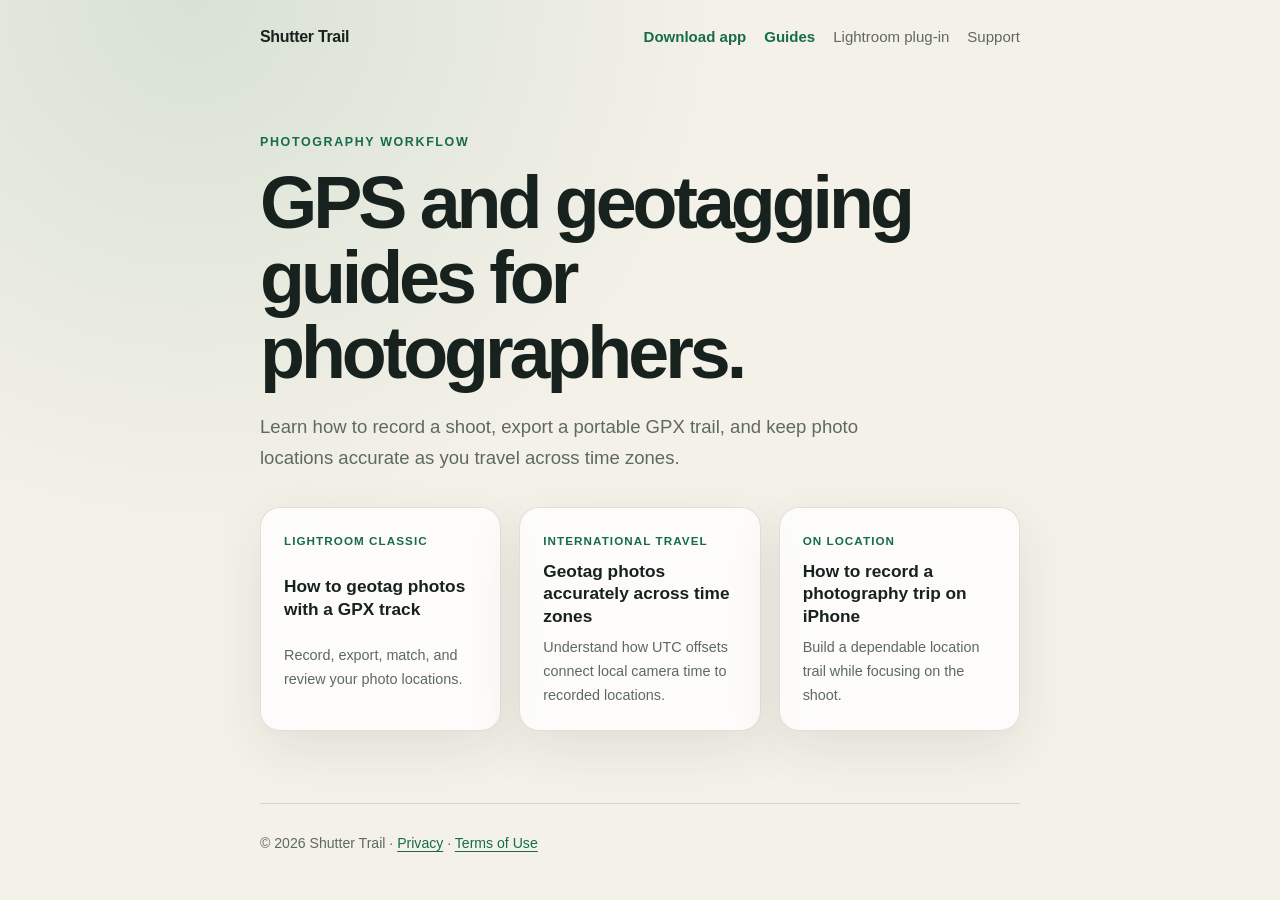
==== guides/index.html @ 36f83321 "Focus the site on travel-ready photo tracking - Reframe the product around accurate geotagging acros" ====
<!doctype html>
<html lang="en">
<head>
  <meta charset="utf-8">
  <meta name="viewport" content="width=device-width, initial-scale=1">
  <meta name="description" content="Practical guides for recording photography locations, exporting GPX tracks, and geotagging photos in Lightroom Classic.">
  <meta name="robots" content="index, follow">
  <meta property="og:type" content="website">
  <meta property="og:title" content="Photography Geotagging Guides · Shutter Trail">
  <meta property="og:description" content="Practical guides for recording shoots, exporting GPX tracks, and geotagging photos in Lightroom Classic.">
  <meta property="og:url" content="https://infiz.github.io/shuttertrail-pages/guides/">
  <meta property="og:image" content="https://infiz.github.io/shuttertrail-pages/images/og-shutter-trail.jpg">
  <meta name="twitter:card" content="summary_large_image">
  <title>Photography Geotagging Guides · Shutter Trail</title>
  <link rel="canonical" href="https://infiz.github.io/shuttertrail-pages/guides/">
  <link rel="stylesheet" href="../styles.css">
  <script async src="https://www.googletagmanager.com/gtag/js?id=G-92F6QVJRV9"></script>
  <script>
    window.dataLayer = window.dataLayer || [];
    function gtag(){dataLayer.push(arguments);}
    gtag('js', new Date());
    gtag('config', 'G-92F6QVJRV9');
  </script>
</head>
<body>
  <div class="shell">
    <header>
      <a class="brand" href="../">Shutter Trail</a>
      <nav aria-label="Primary">
        <a class="nav-download" href="https://apps.apple.com/us/app/shutter-trail/id6792596736">Download app</a>
        <a href="./" aria-current="page">Guides</a>
        <a href="../lightroom-gpx-sync/">Lightroom plug-in</a>
        <a href="../support/">Support</a>
      </nav>
    </header>
    <main>
      <div class="article-header">
        <p class="eyebrow">Photography workflow</p>
        <h1>GPS and geotagging guides for photographers.</h1>
        <p class="lede">Learn how to record a shoot, export a portable GPX trail, and keep photo locations accurate as you travel across time zones.</p>
      </div>
      <div class="guide-grid">
        <a class="guide-card" href="geotag-photos-lightroom-gpx/">
          <span class="guide-label">Lightroom Classic</span>
          <strong>How to geotag photos with a GPX track</strong>
          <span>Record, export, match, and review your photo locations.</span>
        </a>
        <a class="guide-card" href="international-travel-time-zones/">
          <span class="guide-label">International travel</span>
          <strong>Geotag photos accurately across time zones</strong>
          <span>Understand how UTC offsets connect local camera time to recorded locations.</span>
        </a>
        <a class="guide-card" href="record-photography-trip/">
          <span class="guide-label">On location</span>
          <strong>How to record a photography trip on iPhone</strong>
          <span>Build a dependable location trail while focusing on the shoot.</span>
        </a>
      </div>
    </main>
    <footer>© 2026 Shutter Trail · <a href="../privacy/">Privacy</a> · <a href="../terms/">Terms of Use</a></footer>
  </div>
</body>
</html>
---- styles.css ----
:root {
  color-scheme: light dark;
  --bg: #f4f1e8;
  --surface: rgba(255, 255, 255, 0.76);
  --text: #17211d;
  --muted: #5d6963;
  --accent: #176b4d;
  --border: rgba(23, 33, 29, 0.13);
  --shadow: 0 18px 55px rgba(37, 45, 40, 0.09);
}

* { box-sizing: border-box; }

html { font-family: Inter, ui-sans-serif, -apple-system, BlinkMacSystemFont, "Segoe UI", sans-serif; }

body {
  margin: 0;
  min-height: 100vh;
  color: var(--text);
  background:
    radial-gradient(circle at 15% 0%, rgba(70, 145, 108, 0.16), transparent 34rem),
    var(--bg);
  line-height: 1.65;
}

a { color: var(--accent); text-underline-offset: 0.18em; }
a:hover { text-decoration-thickness: 2px; }

.shell { width: min(760px, calc(100% - 32px)); margin: 0 auto; }
.home-shell { width: min(1080px, calc(100% - 32px)); }

header {
  display: flex;
  align-items: center;
  justify-content: space-between;
  gap: 24px;
  padding: 24px 0;
}

.brand { color: var(--text); font-weight: 750; text-decoration: none; letter-spacing: -0.02em; }
nav { display: flex; flex-wrap: wrap; gap: 8px 18px; font-size: 0.94rem; }
nav a { color: var(--muted); text-decoration: none; }
nav a[aria-current="page"] { color: var(--accent); font-weight: 650; }
nav .nav-download { color: var(--accent); font-weight: 700; }

main { padding: 58px 0 72px; }

.eyebrow {
  margin: 0 0 12px;
  color: var(--accent);
  font-size: 0.78rem;
  font-weight: 750;
  letter-spacing: 0.13em;
  text-transform: uppercase;
}

h1 { margin: 0; max-width: 680px; font-size: clamp(2.4rem, 8vw, 4.6rem); line-height: 1.02; letter-spacing: -0.055em; }
h2 { margin: 2.25rem 0 0.55rem; font-size: 1.25rem; letter-spacing: -0.025em; }
h3 { margin: 0; font-size: 1.05rem; letter-spacing: -0.02em; }
p, li { color: var(--muted); }
.lede { max-width: 650px; margin: 22px 0 0; font-size: 1.16rem; }
.updated { margin-top: 14px; color: var(--muted); font-size: 0.9rem; }

.card {
  margin-top: 34px;
  padding: clamp(22px, 5vw, 38px);
  border: 1px solid var(--border);
  border-radius: 24px;
  background: var(--surface);
  box-shadow: var(--shadow);
  backdrop-filter: blur(12px);
}

.card > :first-child { margin-top: 0; }
.card > :last-child { margin-bottom: 0; }
ul { padding-left: 1.25rem; }
.actions { display: flex; flex-wrap: wrap; gap: 12px; margin-top: 28px; }
.button {
  display: inline-block;
  padding: 11px 17px;
  border-radius: 999px;
  background: var(--accent);
  color: white;
  font-weight: 680;
  text-decoration: none;
}
.button.secondary { border: 1px solid var(--border); background: transparent; color: var(--text); }
.share-button {
  border: 0;
  font: inherit;
  cursor: pointer;
}
.share-status { min-height: 1.5em; margin: 10px 0 0; font-size: 0.88rem; }
.hero-actions { align-items: center; margin-top: 30px; }
.app-store-button {
  display: grid;
  gap: 1px;
  min-width: 190px;
  padding: 11px 24px 12px;
  border-radius: 14px;
  background: #050706;
  color: white;
  line-height: 1;
  box-shadow: 0 12px 28px rgba(5, 7, 6, 0.2);
}
.app-store-button:hover { text-decoration: none; transform: translateY(-1px); }
.app-store-kicker { font-size: 0.72rem; font-weight: 560; letter-spacing: 0.01em; }
.app-store-name { font-size: 1.34rem; font-weight: 700; letter-spacing: -0.025em; }
.hero-secondary-link { padding: 12px 6px; font-weight: 650; }

.showcase, .plugin-callout, .benefits, .guide-preview, .social-card-section { margin-top: 96px; }
.section-title {
  max-width: 760px;
  margin: 0;
  font-size: clamp(2rem, 5vw, 3.6rem);
  line-height: 1.05;
  letter-spacing: -0.045em;
}
.section-lede { max-width: 680px; margin: 18px 0 0; font-size: 1.08rem; }

.benefit-grid, .guide-grid {
  display: grid;
  grid-template-columns: repeat(3, minmax(0, 1fr));
  gap: 18px;
  margin-top: 34px;
}

.benefit-card, .guide-card {
  padding: 23px;
  border: 1px solid var(--border);
  border-radius: 20px;
  background: var(--surface);
}

.benefit-card p { margin: 8px 0 0; font-size: 0.92rem; }
.guide-card {
  display: grid;
  gap: 9px;
  color: var(--text);
  text-decoration: none;
  box-shadow: var(--shadow);
}
.guide-card:hover { border-color: var(--accent); transform: translateY(-2px); }
.guide-card strong { font-size: 1.08rem; line-height: 1.3; }
.guide-card > span:last-child { color: var(--muted); font-size: 0.9rem; }
.guide-label {
  color: var(--accent);
  font-size: 0.73rem;
  font-weight: 750;
  letter-spacing: 0.09em;
  text-transform: uppercase;
}

.social-card-copy { max-width: 760px; }
.social-card-link {
  display: block;
  overflow: hidden;
  margin-top: 32px;
  border: 1px solid var(--border);
  border-radius: 24px;
  background: var(--surface);
  box-shadow: var(--shadow);
}
.social-card-link:hover { border-color: var(--accent); }
.social-card-link img { display: block; width: 100%; height: auto; }

.download-callout {
  display: flex;
  align-items: center;
  justify-content: space-between;
  gap: 32px;
  margin-top: 96px;
  padding: clamp(26px, 5vw, 46px);
  border-radius: 26px;
  background: var(--accent);
}
.download-callout .eyebrow, .download-callout h2, .download-callout p { color: white; }
.download-callout h2 { margin: 0; font-size: clamp(1.8rem, 4vw, 2.8rem); line-height: 1.05; }
.download-callout p:not(.eyebrow) { max-width: 590px; margin-bottom: 0; opacity: 0.86; }
.download-callout .app-store-button { flex: 0 0 auto; }

.article-header { max-width: 760px; }
.article-body { margin-top: 38px; }
.article-body h2 { margin-top: 2.6rem; font-size: 1.45rem; }
.article-body h3 { margin-top: 1.8rem; }
.article-body ol, .article-body ul { padding-left: 1.35rem; }
.article-body li + li { margin-top: 0.65rem; }
.article-body .tip {
  margin: 28px 0;
  padding: 18px 20px;
  border-left: 4px solid var(--accent);
  border-radius: 0 14px 14px 0;
  background: var(--surface);
}
.article-body .tip p { margin: 0; }
.article-cta { margin-top: 42px; }

.screenshot-grid {
  display: grid;
  grid-template-columns: repeat(3, minmax(0, 280px));
  justify-content: center;
  gap: 22px;
  margin-top: 42px;
}

.screenshot-card {
  overflow: hidden;
  margin: 0;
  border: 1px solid var(--border);
  border-radius: 22px;
  background: var(--surface);
  box-shadow: var(--shadow);
}

.screenshot-link { display: block; }

.screenshot-card img {
  display: block;
  width: 100%;
  height: auto;
  border-bottom: 1px solid var(--border);
  background: #e8eee9;
}

.screenshot-card figcaption { display: grid; gap: 3px; padding: 14px 15px 17px; }
.screenshot-card figcaption strong { font-size: 0.92rem; line-height: 1.3; }
.screenshot-card figcaption span { color: var(--muted); font-size: 0.78rem; line-height: 1.4; }

footer { padding: 28px 0 40px; border-top: 1px solid var(--border); color: var(--muted); font-size: 0.88rem; }

@media (max-width: 560px) {
  header { align-items: flex-start; flex-direction: column; gap: 12px; }
  main { padding-top: 38px; }
  .showcase { margin-top: 72px; }
  .plugin-callout { margin-top: 72px; }
  .benefits, .guide-preview, .social-card-section, .download-callout { margin-top: 72px; }
  .social-card-link { border-radius: 18px; }
  .benefit-grid, .guide-grid { grid-template-columns: 1fr; }
  .download-callout { align-items: flex-start; flex-direction: column; }
  .screenshot-grid { grid-template-columns: repeat(2, minmax(0, 1fr)); gap: 14px; }
  .screenshot-card { border-radius: 18px; }
  .screenshot-card figcaption { padding: 12px; }
  .screenshot-card figcaption span { display: none; }
}

@media (min-width: 561px) and (max-width: 820px) {
  .screenshot-grid { grid-template-columns: repeat(3, minmax(0, 200px)); }
}

@media (prefers-color-scheme: dark) {
  :root {
    --bg: #111814;
    --surface: rgba(28, 38, 33, 0.8);
    --text: #eef5f1;
    --muted: #b1beb7;
    --accent: #70d5aa;
    --border: rgba(238, 245, 241, 0.13);
    --shadow: 0 20px 60px rgba(0, 0, 0, 0.22);
  }
  .button { color: #0d251b; }
  .app-store-button { color: white; }
}
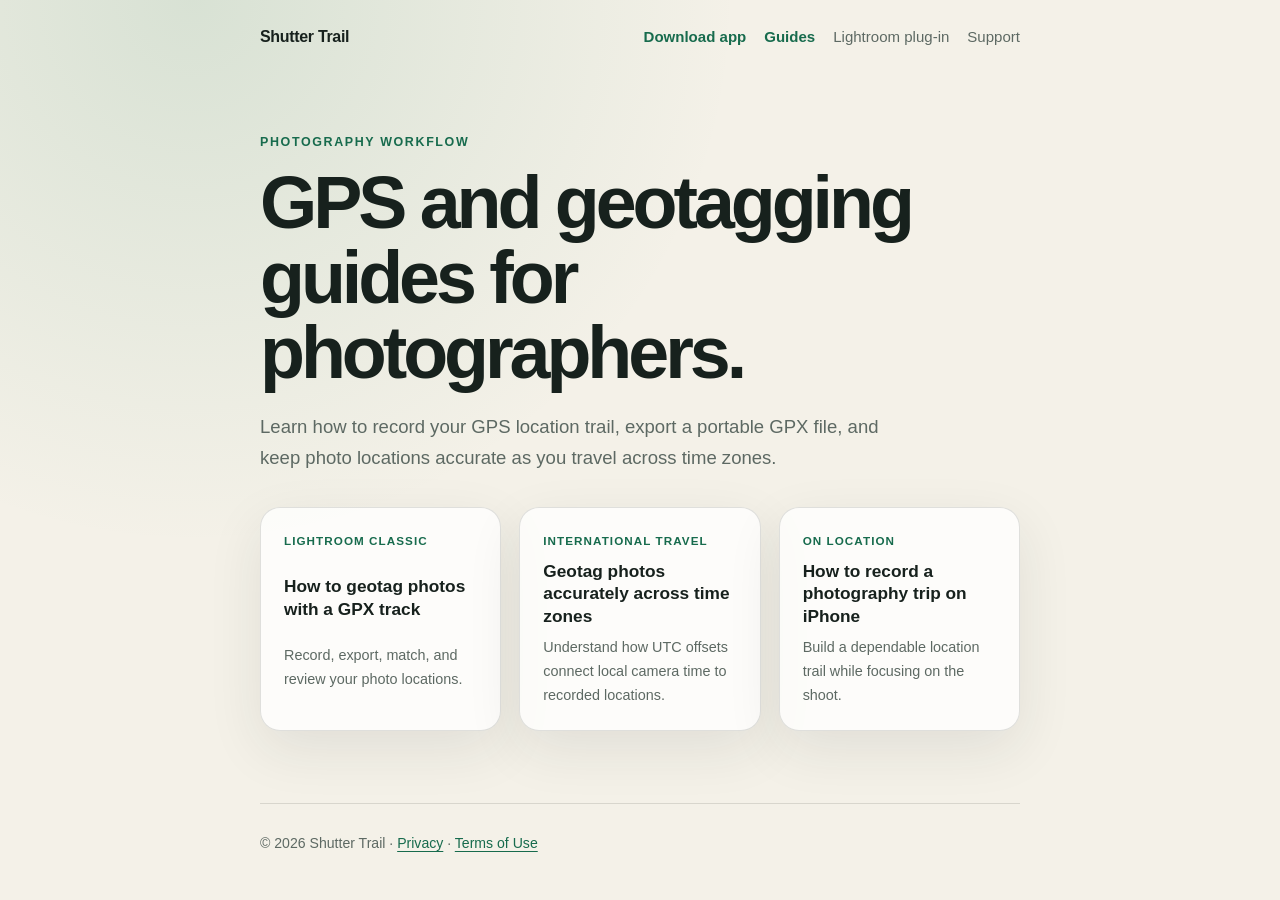
==== commit d98571d0: "Clarify GPS trail recording - Replace ambiguous shoot-recording language with explicit GPS trail wor" ====
--- a/guides/index.html
+++ b/guides/index.html
@@ -7,7 +7,7 @@
   <meta name="robots" content="index, follow">
   <meta property="og:type" content="website">
   <meta property="og:title" content="Photography Geotagging Guides · Shutter Trail">
-  <meta property="og:description" content="Practical guides for recording shoots, exporting GPX tracks, and geotagging photos in Lightroom Classic.">
+  <meta property="og:description" content="Practical guides for recording GPS trails, exporting GPX tracks, and geotagging photos in Lightroom Classic.">
   <meta property="og:url" content="https://infiz.github.io/shuttertrail-pages/guides/">
   <meta property="og:image" content="https://infiz.github.io/shuttertrail-pages/images/og-shutter-trail.jpg">
   <meta name="twitter:card" content="summary_large_image">
@@ -37,7 +37,7 @@
       <div class="article-header">
         <p class="eyebrow">Photography workflow</p>
         <h1>GPS and geotagging guides for photographers.</h1>
-        <p class="lede">Learn how to record a shoot, export a portable GPX trail, and keep photo locations accurate as you travel across time zones.</p>
+        <p class="lede">Learn how to record your GPS location trail, export a portable GPX file, and keep photo locations accurate as you travel across time zones.</p>
       </div>
       <div class="guide-grid">
         <a class="guide-card" href="geotag-photos-lightroom-gpx/">
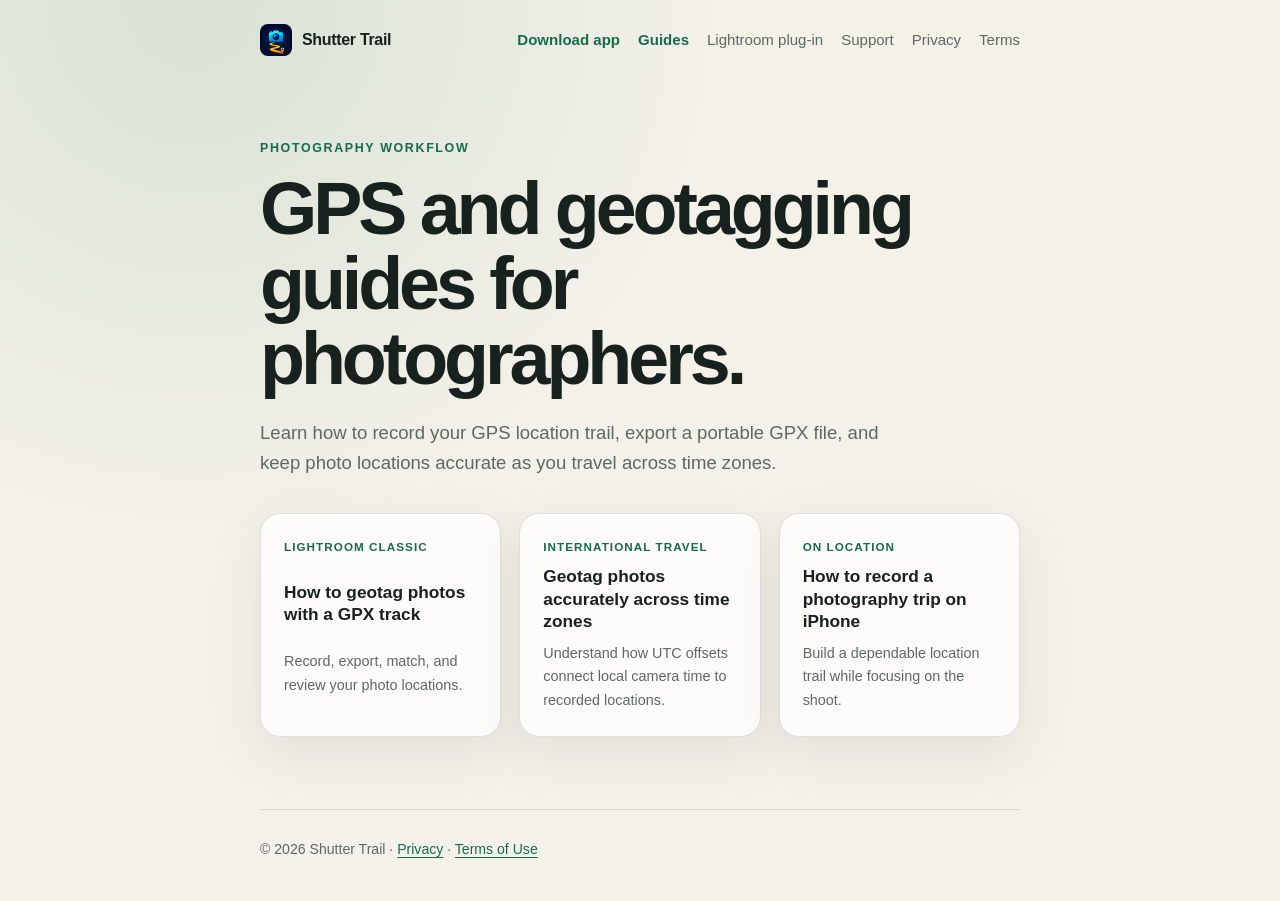
==== commit 19b03cda: "Unify the site header navigation - Show the same ordered navigation links on every public page - Add" ====
--- a/guides/index.html
+++ b/guides/index.html
@@ -25,12 +25,14 @@
 <body>
   <div class="shell">
     <header>
-      <a class="brand" href="../">Shutter Trail</a>
+      <a class="brand" href="../"><img class="brand-icon" src="../images/app-icon.png" alt="" width="32" height="32">Shutter Trail</a>
       <nav aria-label="Primary">
         <a class="nav-download" href="https://apps.apple.com/us/app/shutter-trail/id6792596736">Download app</a>
         <a href="./" aria-current="page">Guides</a>
         <a href="../lightroom-gpx-sync/">Lightroom plug-in</a>
         <a href="../support/">Support</a>
+        <a href="../privacy/">Privacy</a>
+        <a href="../terms/">Terms</a>
       </nav>
     </header>
     <main>
--- a/styles.css
+++ b/styles.css
@@ -27,7 +27,6 @@
 a:hover { text-decoration-thickness: 2px; }
 
 .shell { width: min(760px, calc(100% - 32px)); margin: 0 auto; }
-.home-shell { width: min(1080px, calc(100% - 32px)); }
 
 header {
   display: flex;
@@ -37,7 +36,22 @@
   padding: 24px 0;
 }
 
-.brand { color: var(--text); font-weight: 750; text-decoration: none; letter-spacing: -0.02em; }
+.brand {
+  display: inline-flex;
+  align-items: center;
+  gap: 10px;
+  flex: 0 0 auto;
+  color: var(--text);
+  font-weight: 750;
+  text-decoration: none;
+  letter-spacing: -0.02em;
+}
+.brand-icon {
+  display: block;
+  width: 32px;
+  height: 32px;
+  border-radius: 8px;
+}
 nav { display: flex; flex-wrap: wrap; gap: 8px 18px; font-size: 0.94rem; }
 nav a { color: var(--muted); text-decoration: none; }
 nav a[aria-current="page"] { color: var(--accent); font-weight: 650; }
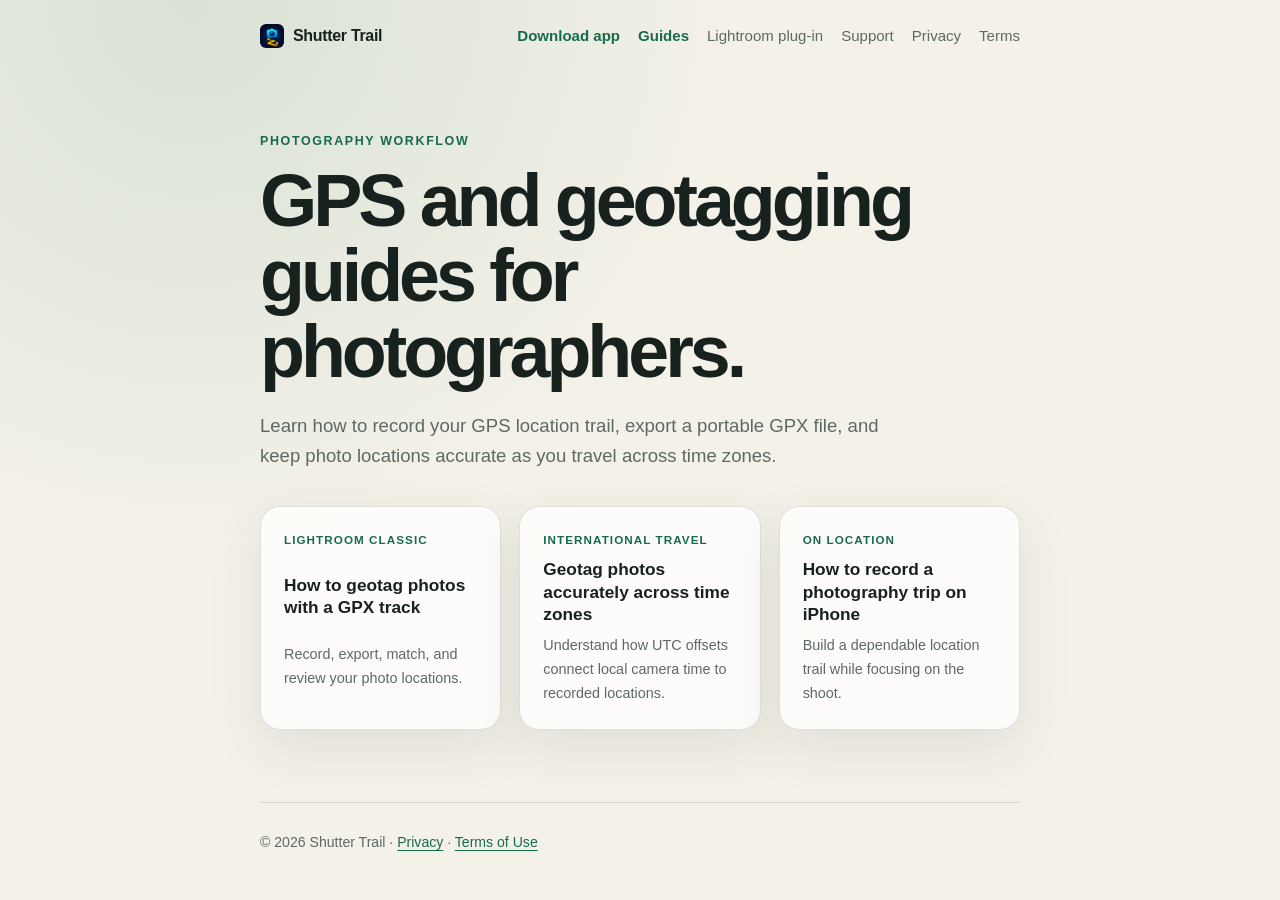
==== commit f036ed12: "Stabilize the site header - Correct the app icon sizing and spacing beside the Shutter Trail brand -" ====
--- a/guides/index.html
+++ b/guides/index.html
@@ -13,6 +13,8 @@
   <meta name="twitter:card" content="summary_large_image">
   <title>Photography Geotagging Guides · Shutter Trail</title>
   <link rel="canonical" href="https://infiz.github.io/shuttertrail-pages/guides/">
+  <style>html { visibility: hidden; }</style>
+  <noscript><style>html { visibility: visible; }</style></noscript>
   <link rel="stylesheet" href="../styles.css">
   <script async src="https://www.googletagmanager.com/gtag/js?id=G-92F6QVJRV9"></script>
   <script>
@@ -25,7 +27,7 @@
 <body>
   <div class="shell">
     <header>
-      <a class="brand" href="../"><img class="brand-icon" src="../images/app-icon.png" alt="" width="32" height="32">Shutter Trail</a>
+      <a class="brand" href="../"><img class="brand-icon" src="../images/app-icon.png" alt="" width="24" height="24">Shutter Trail</a>
       <nav aria-label="Primary">
         <a class="nav-download" href="https://apps.apple.com/us/app/shutter-trail/id6792596736">Download app</a>
         <a href="./" aria-current="page">Guides</a>
--- a/styles.css
+++ b/styles.css
@@ -11,7 +11,10 @@
 
 * { box-sizing: border-box; }
 
-html { font-family: Inter, ui-sans-serif, -apple-system, BlinkMacSystemFont, "Segoe UI", sans-serif; }
+html {
+  visibility: visible;
+  font-family: Inter, ui-sans-serif, -apple-system, BlinkMacSystemFont, "Segoe UI", sans-serif;
+}
 
 body {
   margin: 0;
@@ -39,18 +42,20 @@
 .brand {
   display: inline-flex;
   align-items: center;
-  gap: 10px;
   flex: 0 0 auto;
   color: var(--text);
   font-weight: 750;
+  line-height: 1;
   text-decoration: none;
   letter-spacing: -0.02em;
 }
 .brand-icon {
   display: block;
-  width: 32px;
-  height: 32px;
-  border-radius: 8px;
+  flex: 0 0 24px;
+  width: 24px;
+  height: 24px;
+  margin-right: 9px;
+  border-radius: 6px;
 }
 nav { display: flex; flex-wrap: wrap; gap: 8px 18px; font-size: 0.94rem; }
 nav a { color: var(--muted); text-decoration: none; }
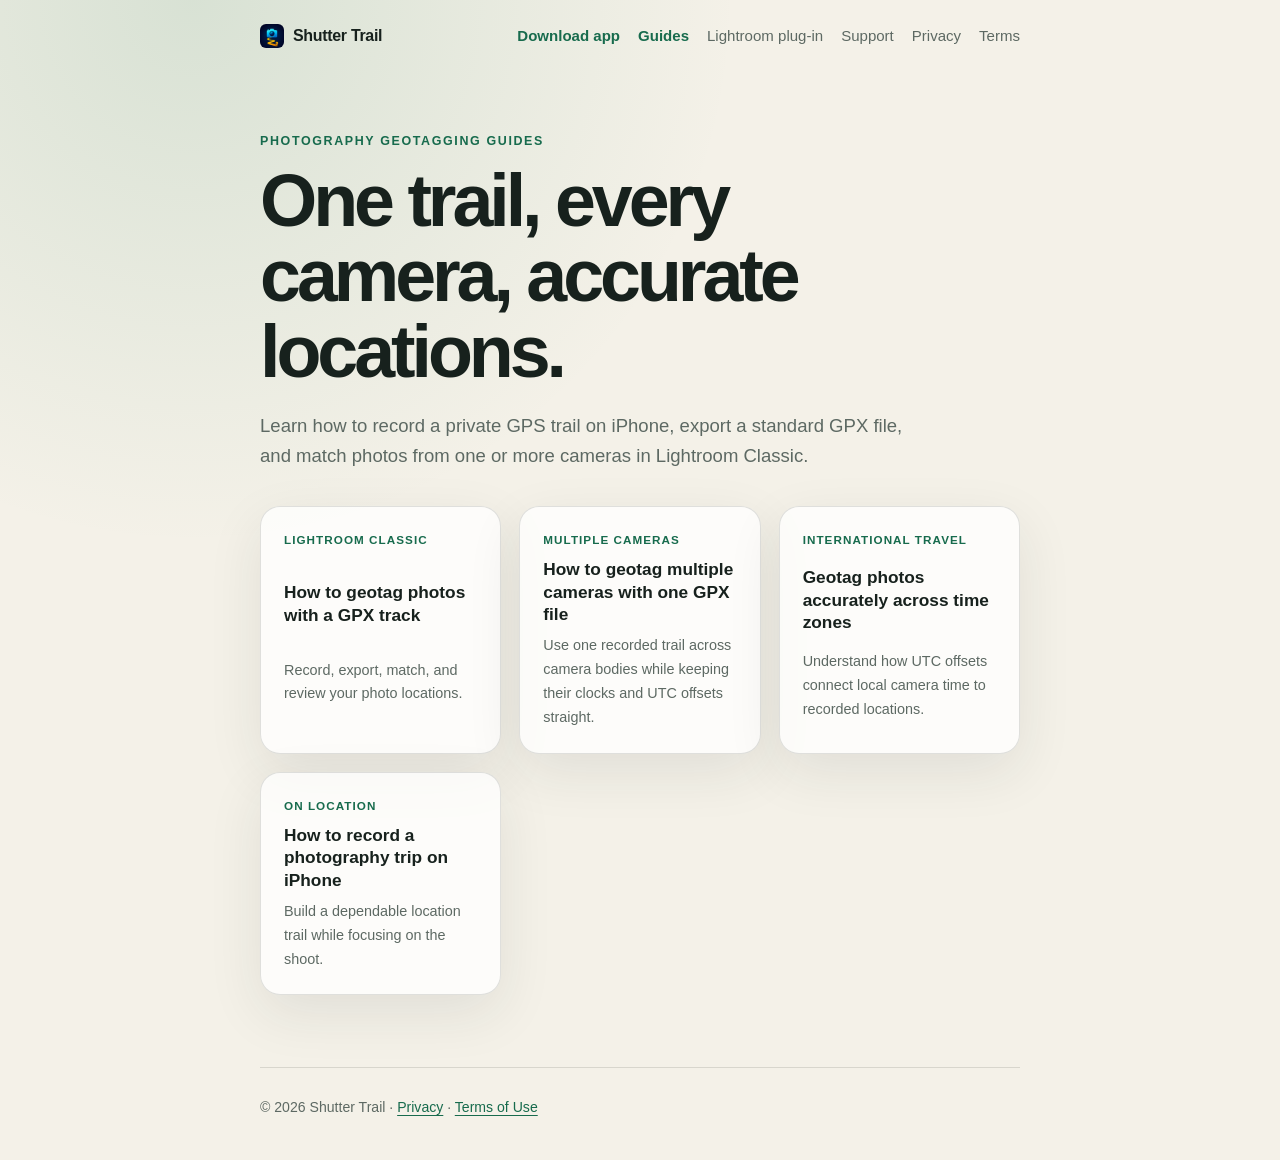
==== commit e3fc76f6: "Refine Shutter Trail positioning - Center the site on one GPS trail for every camera and a safer tim" ====
--- a/guides/index.html
+++ b/guides/index.html
@@ -3,18 +3,16 @@
 <head>
   <meta charset="utf-8">
   <meta name="viewport" content="width=device-width, initial-scale=1">
-  <meta name="description" content="Practical guides for recording photography locations, exporting GPX tracks, and geotagging photos in Lightroom Classic.">
+  <meta name="description" content="Practical guides for recording one GPS trail, geotagging photos from multiple cameras, and handling time zones in Lightroom Classic.">
   <meta name="robots" content="index, follow">
   <meta property="og:type" content="website">
   <meta property="og:title" content="Photography Geotagging Guides · Shutter Trail">
-  <meta property="og:description" content="Practical guides for recording GPS trails, exporting GPX tracks, and geotagging photos in Lightroom Classic.">
+  <meta property="og:description" content="Record one GPS trail, geotag photos from multiple cameras, and handle time zones in Lightroom Classic.">
   <meta property="og:url" content="https://infiz.github.io/shuttertrail-pages/guides/">
-  <meta property="og:image" content="https://infiz.github.io/shuttertrail-pages/images/og-shutter-trail.jpg">
+  <meta property="og:image" content="https://infiz.github.io/shuttertrail-pages/images/og-shutter-trail-v2.jpg">
   <meta name="twitter:card" content="summary_large_image">
   <title>Photography Geotagging Guides · Shutter Trail</title>
   <link rel="canonical" href="https://infiz.github.io/shuttertrail-pages/guides/">
-  <style>html { visibility: hidden; }</style>
-  <noscript><style>html { visibility: visible; }</style></noscript>
   <link rel="stylesheet" href="../styles.css">
   <script async src="https://www.googletagmanager.com/gtag/js?id=G-92F6QVJRV9"></script>
   <script>
@@ -39,15 +37,20 @@
     </header>
     <main>
       <div class="article-header">
-        <p class="eyebrow">Photography workflow</p>
-        <h1>GPS and geotagging guides for photographers.</h1>
-        <p class="lede">Learn how to record your GPS location trail, export a portable GPX file, and keep photo locations accurate as you travel across time zones.</p>
+        <p class="eyebrow">Photography geotagging guides</p>
+        <h1>One trail, every camera, accurate locations.</h1>
+        <p class="lede">Learn how to record a private GPS trail on iPhone, export a standard GPX file, and match photos from one or more cameras in Lightroom Classic.</p>
       </div>
       <div class="guide-grid">
         <a class="guide-card" href="geotag-photos-lightroom-gpx/">
           <span class="guide-label">Lightroom Classic</span>
           <strong>How to geotag photos with a GPX track</strong>
           <span>Record, export, match, and review your photo locations.</span>
+        </a>
+        <a class="guide-card" href="multiple-cameras-utc-offsets/">
+          <span class="guide-label">Multiple cameras</span>
+          <strong>How to geotag multiple cameras with one GPX file</strong>
+          <span>Use one recorded trail across camera bodies while keeping their clocks and UTC offsets straight.</span>
         </a>
         <a class="guide-card" href="international-travel-time-zones/">
           <span class="guide-label">International travel</span>
--- a/styles.css
+++ b/styles.css
@@ -12,8 +12,7 @@
 * { box-sizing: border-box; }
 
 html {
-  visibility: visible;
-  font-family: Inter, ui-sans-serif, -apple-system, BlinkMacSystemFont, "Segoe UI", sans-serif;
+  font-family: -apple-system, BlinkMacSystemFont, "Segoe UI", sans-serif;
 }
 
 body {
@@ -78,6 +77,24 @@
 h3 { margin: 0; font-size: 1.05rem; letter-spacing: -0.02em; }
 p, li { color: var(--muted); }
 .lede { max-width: 650px; margin: 22px 0 0; font-size: 1.16rem; }
+.hero { max-width: 720px; }
+.trust-line {
+  display: flex;
+  flex-wrap: wrap;
+  gap: 7px 24px;
+  margin: 24px 0 0;
+  padding: 0;
+  list-style: none;
+  color: var(--muted);
+  font-size: 0.88rem;
+  font-weight: 620;
+}
+.trust-line li::before {
+  content: "✓";
+  margin-right: 7px;
+  color: var(--accent);
+  font-weight: 800;
+}
 .updated { margin-top: 14px; color: var(--muted); font-size: 0.9rem; }
 
 .card {
@@ -127,7 +144,7 @@
 .app-store-name { font-size: 1.34rem; font-weight: 700; letter-spacing: -0.025em; }
 .hero-secondary-link { padding: 12px 6px; font-weight: 650; }
 
-.showcase, .plugin-callout, .benefits, .guide-preview, .social-card-section { margin-top: 96px; }
+.showcase, .workflow, .plugin-callout, .benefits, .guide-preview, .social-card-section { margin-top: 96px; }
 .section-title {
   max-width: 760px;
   margin: 0;
@@ -137,21 +154,49 @@
 }
 .section-lede { max-width: 680px; margin: 18px 0 0; font-size: 1.08rem; }
 
-.benefit-grid, .guide-grid {
+.benefit-grid, .guide-grid, .workflow-grid {
   display: grid;
   grid-template-columns: repeat(3, minmax(0, 1fr));
   gap: 18px;
   margin-top: 34px;
 }
 
-.benefit-card, .guide-card {
+.benefit-card, .guide-card, .workflow-step {
   padding: 23px;
   border: 1px solid var(--border);
   border-radius: 20px;
   background: var(--surface);
 }
 
-.benefit-card p { margin: 8px 0 0; font-size: 0.92rem; }
+.benefit-card p, .workflow-step p { margin: 8px 0 0; font-size: 0.92rem; }
+.workflow-step { position: relative; padding-top: 64px; }
+.step-number {
+  position: absolute;
+  top: 20px;
+  left: 22px;
+  display: grid;
+  width: 28px;
+  height: 28px;
+  place-items: center;
+  border-radius: 50%;
+  background: var(--accent);
+  color: white;
+  font-size: 0.8rem;
+  font-weight: 800;
+}
+.workflow-note {
+  display: grid;
+  grid-template-columns: auto 1fr auto;
+  align-items: center;
+  gap: 14px 24px;
+  margin-top: 18px;
+  padding: 20px 23px;
+  border: 1px solid var(--border);
+  border-radius: 18px;
+  background: var(--surface);
+}
+.workflow-note p { margin: 0; font-size: 0.92rem; }
+.workflow-note a { font-weight: 700; white-space: nowrap; }
 .guide-card {
   display: grid;
   gap: 9px;
@@ -250,11 +295,12 @@
 @media (max-width: 560px) {
   header { align-items: flex-start; flex-direction: column; gap: 12px; }
   main { padding-top: 38px; }
-  .showcase { margin-top: 72px; }
+  .showcase, .workflow { margin-top: 72px; }
   .plugin-callout { margin-top: 72px; }
   .benefits, .guide-preview, .social-card-section, .download-callout { margin-top: 72px; }
   .social-card-link { border-radius: 18px; }
-  .benefit-grid, .guide-grid { grid-template-columns: 1fr; }
+  .benefit-grid, .guide-grid, .workflow-grid { grid-template-columns: 1fr; }
+  .workflow-note { grid-template-columns: 1fr; }
   .download-callout { align-items: flex-start; flex-direction: column; }
   .screenshot-grid { grid-template-columns: repeat(2, minmax(0, 1fr)); gap: 14px; }
   .screenshot-card { border-radius: 18px; }
